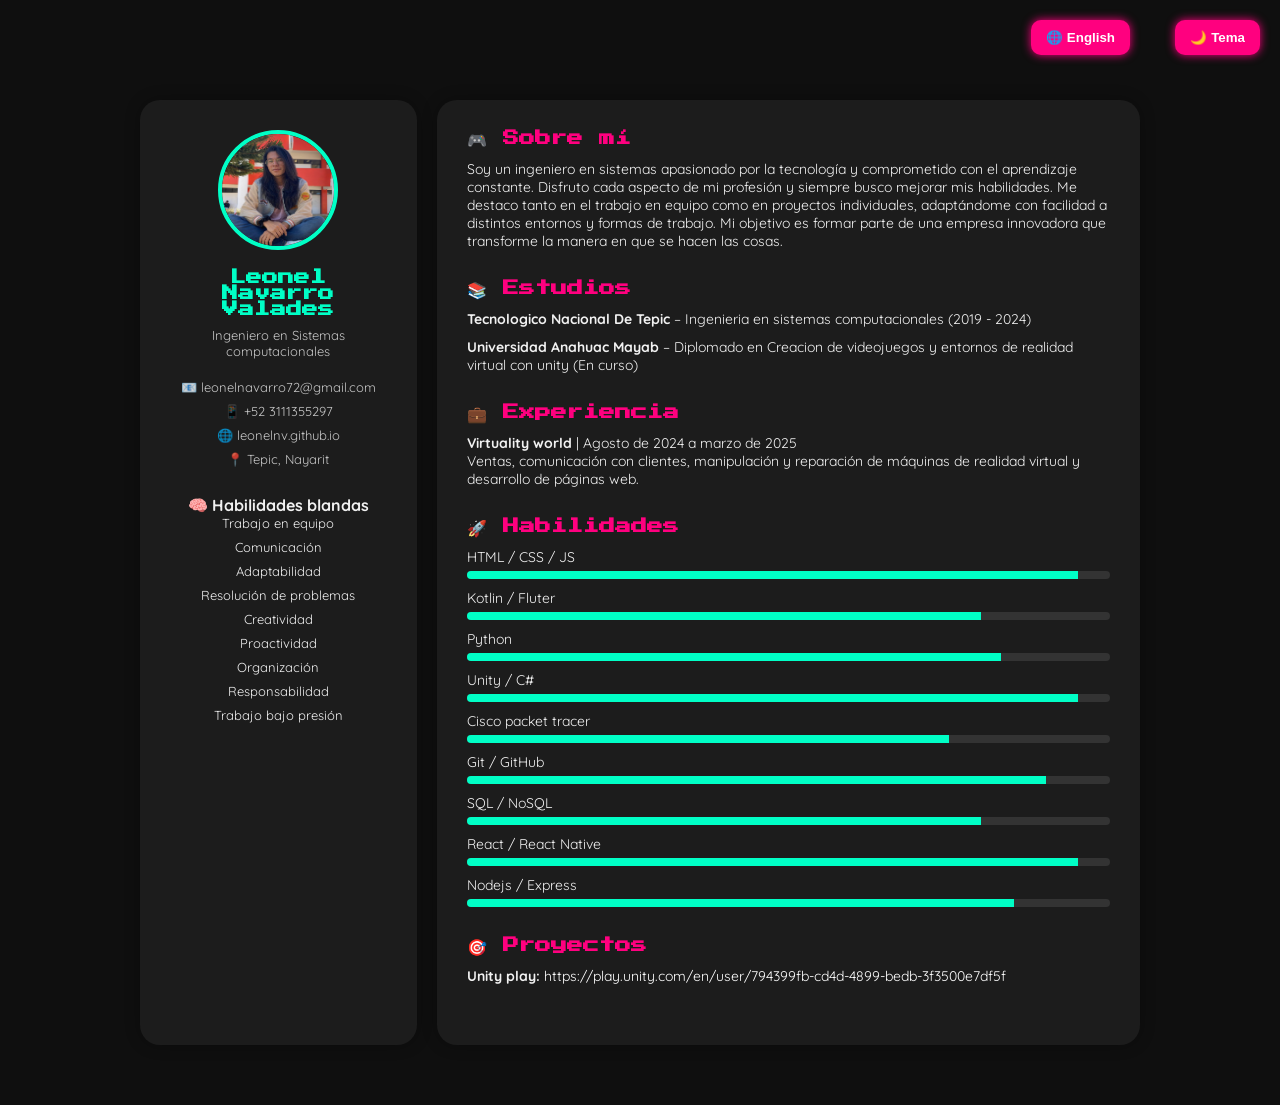
==== Index.htm @ de1a7e56 "Initial commit" ====
<!DOCTYPE html>
<html lang="es">
<head>
  <meta charset="UTF-8" />
  <meta name="viewport" content="width=device-width, initial-scale=1.0" />
  <title>Resume Leonel</title>
  <link href="https://fonts.googleapis.com/css2?family=Press+Start+2P&family=Quicksand:wght@400;600&display=swap" rel="stylesheet" />
  <link rel="stylesheet" href="Styles.css" />
  <script src="Scripts.js"></script>
</head>
<body>

  <button class="toggle-lang" onclick="toggleLang()">🌐 English</button>
  <button class="toggle-theme" onclick="toggleTheme()">🌙 Tema</button>

  <div class="container">
    <!-- Perfil lateral -->
    <div class="profile">
      <img src="rsc/foto2.jpg" alt="Foto de perfil">
      <h2>Leonel Navarro Valades</h2>
      <p id="role">Ingeniero en Sistemas computacionales</p>

      <div class="contact">
        <p>📧 leonelnavarro72@gmail.com</p>
        <p>📱 +52 3111355297</p>
        <p>🌐 leonelnv.github.io</p>
        <p>📍 Tepic, Nayarit</p>
      </div>

      <div class="soft-skills">
        <br>
        <h4>🧠 Habilidades blandas</h4>
        <ul>
          <li>Trabajo en equipo</li>
          <li>Comunicación</li>
          <li>Adaptabilidad</li>
          <li>Resolución de problemas</li>
          <li>Creatividad</li>
          <li>Proactividad</li>
          <li>Organización</li>
          <li>Responsabilidad</li>
          <li>Trabajo bajo presión</li>
        </ul>
      </div>
    </div>

    <!-- Secciones -->
    <div class="main">
      <div class="section">
        <h3 id="about-title">🎮 Sobre mí</h3>
        <p id="about-text">Soy un ingeniero en sistemas apasionado por la tecnología y comprometido con el aprendizaje constante. Disfruto cada aspecto de mi profesión y siempre busco mejorar mis habilidades.
          Me destaco tanto en el trabajo en equipo como en proyectos individuales, adaptándome con facilidad a distintos entornos y formas de trabajo.
          Mi objetivo es formar parte de una empresa innovadora que transforme la manera en que se hacen las cosas.</p>
      </div>

      <div class="section">
        <h3 id="studies-title">📚 Estudios</h3>
        <ul>
          <li id="study-1"><strong>Tecnologico Nacional De Tepic</strong> – Ingenieria en sistemas computacionales (2019 - 2024)</li>
          <li id="study-2"><strong>Universidad Anahuac Mayab</strong> – Diplomado en Creacion de videojuegos y entornos de realidad virtual con unity (En curso)</li>
        </ul>
      </div>

      <div class="section">
        <h3 id="exp-title">💼 Experiencia</h3>
        <ul>
          <li id="exp-1"><strong>Virtuality world</strong> | Agosto de 2024 a marzo de 2025<br/>Ventas, comunicación con clientes, manipulación y reparación de máquinas de realidad virtual y desarrollo de páginas web.</li>
        </ul>
      </div>

      <div class="section">
        <h3 id="skills-title">🚀 Habilidades</h3>
        <ul>
          
          <li>HTML / CSS / JS
            <div class="skill-bar"><div class="skill-bar-fill" style="width: 95%;"></div></div>
          </li>
          <li>Kotlin / Fluter
            <div class="skill-bar"><div class="skill-bar-fill" style="width: 80%;"></div></div>
          </li>
          <li>Python 
            <div class="skill-bar"><div class="skill-bar-fill" style="width: 83%;"></div></div>
          </li>
          <li>Unity / C#
            <div class="skill-bar"><div class="skill-bar-fill" style="width: 95%;"></div></div>
          </li>
          <li>Cisco packet tracer
            <div class="skill-bar"><div class="skill-bar-fill" style="width: 75%;"></div></div>
          </li>
          <li>Git / GitHub
            <div class="skill-bar"><div class="skill-bar-fill" style="width: 90%;"></div></div>
          </li>
          <li>SQL / NoSQL
            <div class="skill-bar"><div class="skill-bar-fill" style="width: 80%;"></div></div>
          </li>
          <li>React / React Native
            <div class="skill-bar"><div class="skill-bar-fill" style="width: 95%;"></div></div>
          </li>
          <li>Nodejs / Express
            <div class="skill-bar"><div class="skill-bar-fill" style="width: 85%;"></div></div>
        </ul>
      </div>

      <div class="section">
        <h3 id="projects-title">🎯 Proyectos</h3>
        <ul>
          <li id="proj-1">
            <strong>Unity play: </strong>
            <a href="https://play.unity.com/en/user/794399fb-cd4d-4899-bedb-3f3500e7df5f" target="_blank">
              https://play.unity.com/en/user/794399fb-cd4d-4899-bedb-3f3500e7df5f
            </a>
          </li>
        </ul>
      </div>
    </div>
  </div>
</body>
</html>
---- Styles.css ----
:root {
    --bg: #0f0f0f;
    --card: #1c1c1c;
    --text: #f1f1f1;
    --primary: #00ffc6;
    --accent: #ff007f;
  }

  body.light {
    --bg: #ffffff;
    --card: #f2f2f2;
    --text: #222;
    --primary: #007aff;
    --accent: #ff2e63;
  }

  * {
    box-sizing: border-box;
    margin: 0;
    padding: 0;
  }

  body {
    background-color: var(--bg);
    color: var(--text);
    font-family: 'Quicksand', sans-serif;
    padding: 20px;
    transition: all 0.3s ease;
  }

  .toggle-theme, .toggle-lang {
    position: fixed;
    top: 20px;
    background: var(--accent);
    color: #fff;
    border: none;
    padding: 10px 15px;
    border-radius: 10px;
    cursor: pointer;
    font-weight: bold;
    z-index: 999;
    box-shadow: 0 0 10px var(--accent);
  }

  .toggle-theme {
    right: 20px;
  }

  .toggle-lang {
    right: 150px;
  }

  .container {
    max-width: 1000px;
    margin: 80px auto 40px;
    display: flex;
    flex-wrap: wrap;
    gap: 20px;
  }

  .profile, .main {
    background-color: var(--card);
    border-radius: 20px;
    box-shadow: 0 0 15px rgba(0,0,0,0.3);
    padding: 30px;
  }

  .profile {
    flex: 1 1 250px;
    text-align: center;
  }

  .profile img {
    width: 120px;
    height: 120px;
    border-radius: 50%;
    border: 4px solid var(--primary);
    margin-bottom: 15px;
  }

  .profile h2 {
    font-family: 'Press Start 2P', cursive;
    font-size: 16px;
    color: var(--primary);
    margin-bottom: 10px;
  }

  .profile p {
    font-size: 13px;
    opacity: 0.8;
    margin-bottom: 20px;
  }

  .contact p {
    font-size: 13px;
    margin-bottom: 8px;
  }

  .soft-skills li {
    font-size: 13px;
    margin-bottom: 8px;
  }

  .main {
    flex: 2 1 650px;
  }

  .section {
    margin-bottom: 30px;
  }

  .section h3 {
    font-size: 16px;
    color: var(--accent);
    font-family: 'Press Start 2P', cursive;
    margin-bottom: 10px;
  }

  .section p, .section li {
    font-size: 14px;
    margin-bottom: 10px;
  }

  ul {
    list-style: none;
    padding-left: 0;
  }

  .skill-bar {
    background-color: #333;
    border-radius: 10px;
    overflow: hidden;
    height: 8px;
    margin-top: 5px;
  }

  .skill-bar-fill {
    background-color: var(--primary);
    height: 100%;
    width: 80%;
  }

  a {
    color: white; /* Cambia el color del texto del enlace a blanco */
    text-decoration: none; /* Opcional: elimina el subrayado del enlace */
  }

  a:hover {
    text-decoration: underline; /* Opcional: subraya el enlace al pasar el cursor */
  }

  @media (max-width: 768px) {
    .container {
      flex-direction: column;
    }

    .toggle-theme, .toggle-lang {
      top: 10px;
      right: 10px;
      position: static;
      margin: 10px;
    }
  }
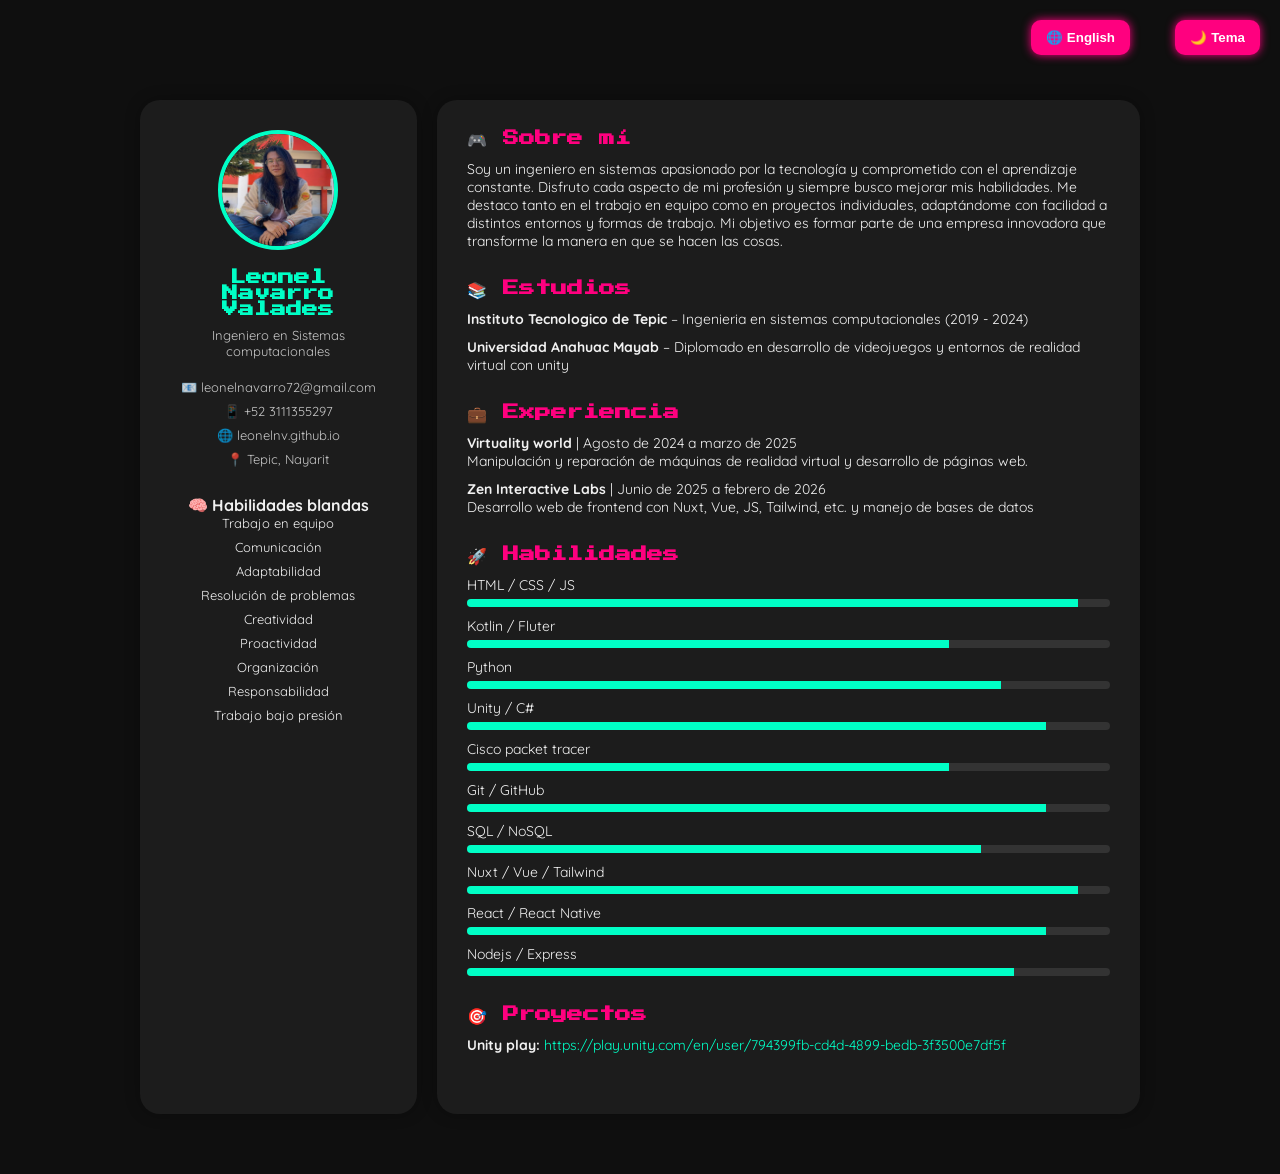
==== commit 3617a747: "feat: Actualización de experiencia" ====
--- a/Index.htm
+++ b/Index.htm
@@ -56,15 +56,16 @@
       <div class="section">
         <h3 id="studies-title">📚 Estudios</h3>
         <ul>
-          <li id="study-1"><strong>Tecnologico Nacional De Tepic</strong> – Ingenieria en sistemas computacionales (2019 - 2024)</li>
-          <li id="study-2"><strong>Universidad Anahuac Mayab</strong> – Diplomado en Creacion de videojuegos y entornos de realidad virtual con unity (En curso)</li>
+          <li id="study-1"><strong>Instituto Tecnologico de Tepic</strong> – Ingenieria en sistemas computacionales (2019 - 2024)</li>
+          <li id="study-2"><strong>Universidad Anahuac Mayab</strong> – Diplomado en desarrollo de videojuegos y entornos de realidad virtual con unity</li>
         </ul>
       </div>
 
       <div class="section">
         <h3 id="exp-title">💼 Experiencia</h3>
         <ul>
-          <li id="exp-1"><strong>Virtuality world</strong> | Agosto de 2024 a marzo de 2025<br/>Ventas, comunicación con clientes, manipulación y reparación de máquinas de realidad virtual y desarrollo de páginas web.</li>
+          <li id="exp-1"><strong>Virtuality world</strong> | Agosto de 2024 a marzo de 2025<br/>Manipulación y reparación de máquinas de realidad virtual y desarrollo de páginas web.</li>
+          <li id="exp-2"><strong>Zen Interactive Labs</strong> | Junio de 2025 a febrero de 2026<br/>Desarrollo web de frontend con Nuxt, Vue, JS, Tailwind, etc. y manejo de bases de datos</li>
         </ul>
       </div>
 
@@ -76,13 +77,13 @@
             <div class="skill-bar"><div class="skill-bar-fill" style="width: 95%;"></div></div>
           </li>
           <li>Kotlin / Fluter
-            <div class="skill-bar"><div class="skill-bar-fill" style="width: 80%;"></div></div>
+            <div class="skill-bar"><div class="skill-bar-fill" style="width: 75%;"></div></div>
           </li>
           <li>Python 
             <div class="skill-bar"><div class="skill-bar-fill" style="width: 83%;"></div></div>
           </li>
           <li>Unity / C#
-            <div class="skill-bar"><div class="skill-bar-fill" style="width: 95%;"></div></div>
+            <div class="skill-bar"><div class="skill-bar-fill" style="width: 90%;"></div></div>
           </li>
           <li>Cisco packet tracer
             <div class="skill-bar"><div class="skill-bar-fill" style="width: 75%;"></div></div>
@@ -93,8 +94,11 @@
           <li>SQL / NoSQL
             <div class="skill-bar"><div class="skill-bar-fill" style="width: 80%;"></div></div>
           </li>
+          <li>Nuxt / Vue / Tailwind
+            <div class="skill-bar"><div class="skill-bar-fill" style="width: 95%;"></div></div>
+          </li>
           <li>React / React Native
-            <div class="skill-bar"><div class="skill-bar-fill" style="width: 95%;"></div></div>
+            <div class="skill-bar"><div class="skill-bar-fill" style="width: 90%;"></div></div>
           </li>
           <li>Nodejs / Express
             <div class="skill-bar"><div class="skill-bar-fill" style="width: 85%;"></div></div>
--- a/Styles.css
+++ b/Styles.css
@@ -141,12 +141,12 @@
   }
 
   a {
-    color: white; /* Cambia el color del texto del enlace a blanco */
-    text-decoration: none; /* Opcional: elimina el subrayado del enlace */
+    color: var(--primary);
+    text-decoration: none;
   }
 
   a:hover {
-    text-decoration: underline; /* Opcional: subraya el enlace al pasar el cursor */
+    text-decoration: underline;
   }
 
   @media (max-width: 768px) {
